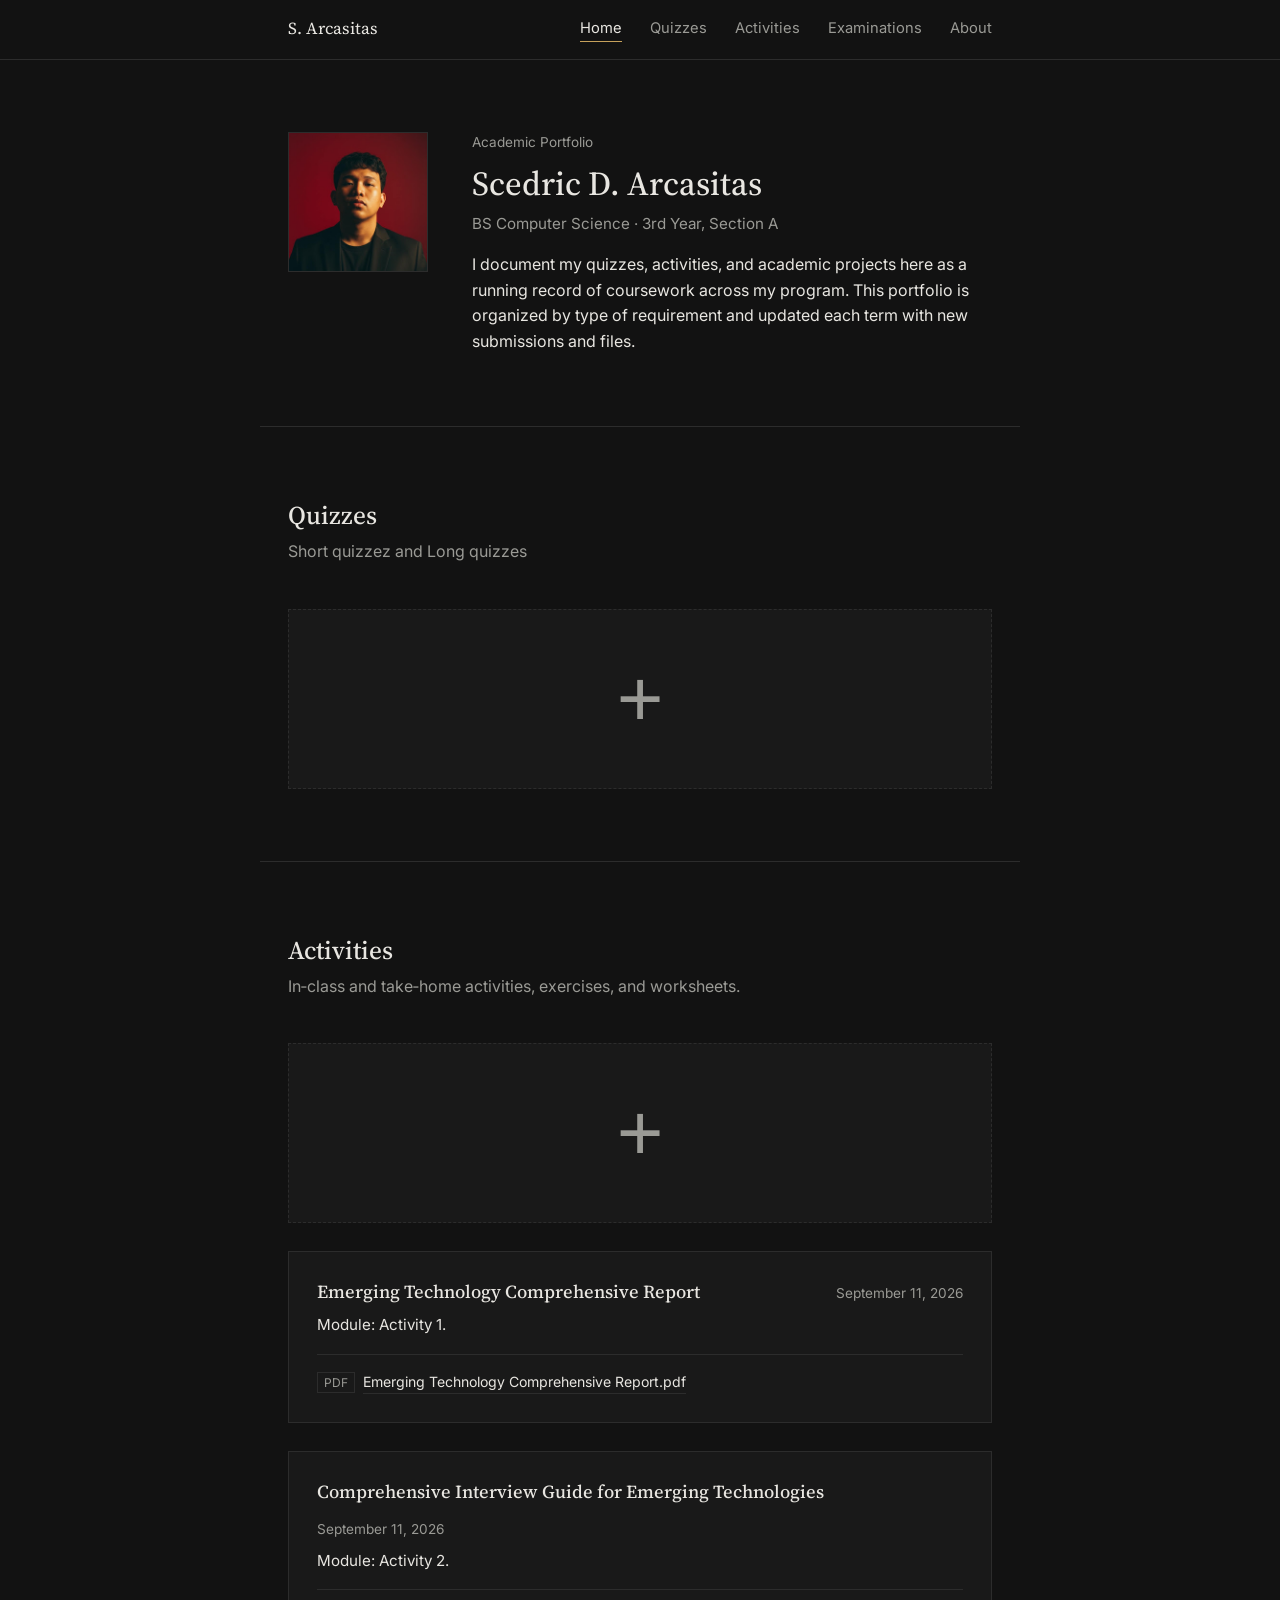
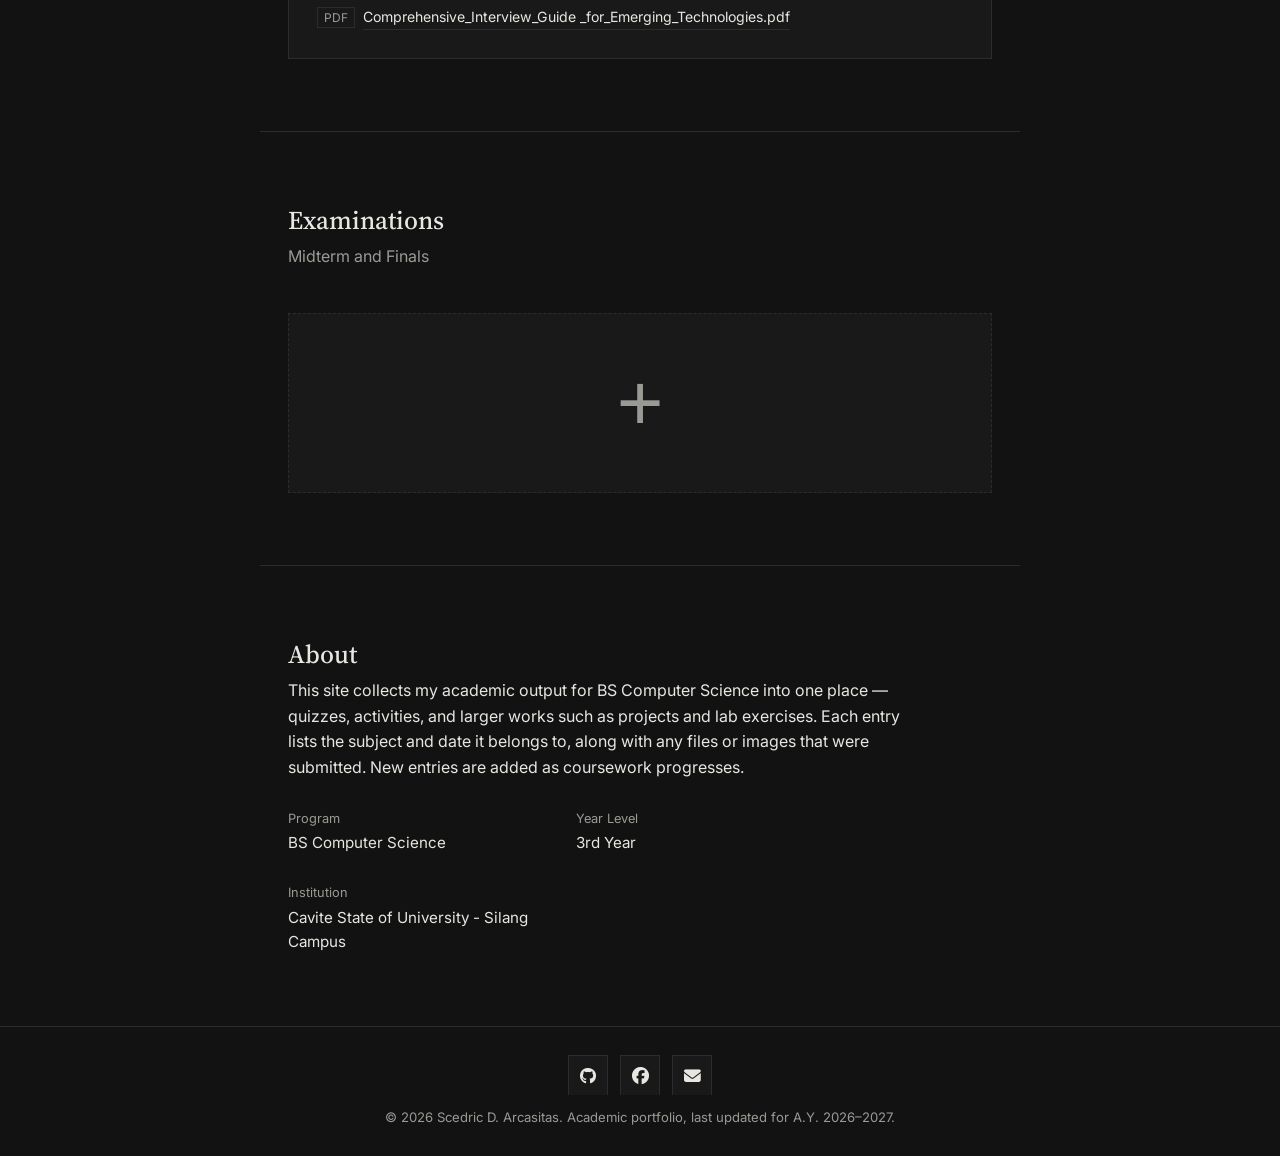
==== index.html @ 7258459e "Add files via upload" ====
<!DOCTYPE html>
<html lang="en">
<head>
<meta charset="UTF-8">
<meta name="viewport" content="width=device-width, initial-scale=1.0">
<title>Scedric D. Arcasitas — Academic Portfolio</title>
<link rel="preconnect" href="https://fonts.googleapis.com">
<link rel="preconnect" href="https://fonts.gstatic.com" crossorigin>
<link href="https://fonts.googleapis.com/css2?family=Source+Serif+4:opsz,wght@8..60,400;8..60,500;8..60,600&family=Inter:wght@400;500;600&display=swap" rel="stylesheet">
<link rel="stylesheet" href="https://cdnjs.cloudflare.com/ajax/libs/font-awesome/6.5.2/css/all.min.css">
<link rel="stylesheet" href="style.css">
</head>
<body>

<!-- ============ NAVIGATION ============ -->
<header class="site-nav">
  <div class="nav-inner">
    <a href="#home" class="nav-brand">S. Arcasitas</a>
    <button class="nav-toggle" id="navToggle" aria-label="Toggle navigation" aria-expanded="false">
      <span></span><span></span><span></span>
    </button>
    <nav class="nav-links" id="navLinks">
      <a href="#home">Home</a>
      <a href="#quizzes">Quizzes</a>
      <a href="#activities">Activities</a>
      <a href="#projects">Examinations</a>
      <a href="#about">About</a>
    </nav>
  </div>
</header>

<main>

  <!-- ============ HEADER / PROFILE ============ -->
  <section id="home" class="profile">
    <div class="profile-inner">
      <img src="profile.jpg" alt="Profile photo" class="profile-photo">
      <div class="profile-text">
        <p class="eyebrow">Academic Portfolio</p>
        <h1>Scedric D. Arcasitas</h1>
        <p class="profile-meta">BS Computer Science · 3rd Year, Section A</p>
        <p class="profile-intro">
          I document my quizzes, activities, and academic projects here as a running
          record of coursework across my program. This portfolio is organized by
          type of requirement and updated each term with new submissions and files.
        </p>
      </div>
    </div>
  </section>

  <hr class="rule">

  <!-- ============ QUIZZES ============ -->
  <section id="quizzes" class="records-section">
    <div class="section-inner">
      <h2>Quizzes</h2>
      <p class="section-desc">Short quizzez and Long quizzes</p>
      <div class="card-grid" id="quizzesGrid"></div>
    </div>
  </section>

  <hr class="rule">

  <!-- ============ ACTIVITIES ============ -->
  <section id="activities" class="records-section">
    <div class="section-inner">
      <h2>Activities</h2>
      <p class="section-desc">In‑class and take‑home activities, exercises, and worksheets.</p>
      <div class="card-grid" id="activitiesGrid"></div>
    </div>
  </section>

  <hr class="rule">

  <!-- ============ OTHER ACADEMIC WORKS ============ -->
  <section id="projects" class="records-section">
    <div class="section-inner">
      <h2>Examinations</h2>
      <p class="section-desc">Midterm and Finals</p>
      <div class="card-grid" id="othersGrid"></div>
    </div>
  </section>

  <hr class="rule">

  <!-- ============ ABOUT ============ -->
  <section id="about" class="about-section">
    <div class="section-inner">
      <h2>About</h2>
      <p>
        This site collects my academic output for BS Computer Science into one place —
        quizzes, activities, and larger works such as projects and lab exercises.
        Each entry lists the subject and date it belongs to, along with any files or
        images that were submitted. New entries are added as coursework progresses.
      </p>
      <dl class="about-details">
        <div>
          <dt>Program</dt>
          <dd>BS Computer Science</dd>
        </div>
        <div>
          <dt>Year Level</dt>
          <dd>3rd Year</dd>
        </div>
        <div>
          <dt>Institution</dt>
          <dd>Cavite State of University - Silang Campus</dd>
        </div>
       
      </dl>
    </div>
  </section>

</main>

<footer class="site-footer">
  <div class="social-icons" aria-label="Social media links">
    <a class="social-link" href="https://github.com/scedricarcasitas0-stack" target="_blank" rel="noreferrer" aria-label="GitHub">
      <i class="fa-brands fa-github"></i>
    </a>
    <a class="social-link" href="https://www.facebook.com/scedric.arcasitas.2024" target="_blank" rel="noreferrer" aria-label="Facebook">
      <i class="fa-brands fa-facebook"></i>
    </a>
    <a class="social-link" href="https://mail.google.com/mail/?view=cm&fs=1&to=scedric.arcasitas@gmail.com" target="_blank" rel="noreferrer" aria-label="Email">
      <i class="fa-solid fa-envelope"></i>
    </a>
  </div>
  <p>&copy; 2026 Scedric D. Arcasitas. Academic portfolio, last updated for A.Y. 2026–2027.</p>
</footer>

<!-- ============ IMAGE LIGHTBOX MODAL ============ -->
<div class="lightbox" id="lightbox" aria-hidden="true">
  <button class="lightbox-close" id="lightboxClose" aria-label="Close image">&times;</button>
  <img src="" alt="" id="lightboxImage">
</div>

<script src="script.js"></script>
</body>
</html>
---- style.css ----
/* =========================================================
   ACADEMIC PORTFOLIO — STYLESHEET
   A dark, quiet, paper-like theme with one warm accent used
   sparingly for links and tags. No gradients, no shadows,
   no decorative motion.
   ========================================================= */

:root {
  /* --- Color tokens --- */
  --color-bg: #121212;
  --color-surface: #191919;
  --color-border: #2c2c2c;
  --color-text: #e8e6e1;
  --color-text-muted: #9a9a95;
  --color-accent: #c6a15b;

  /* --- Type tokens --- */
  --font-serif: 'Source Serif 4', Georgia, serif;
  --font-sans: 'Inter', -apple-system, BlinkMacSystemFont, 'Segoe UI', sans-serif;

  /* --- Layout tokens --- */
  --content-width: 760px;
  --space-1: 0.5rem;
  --space-2: 1rem;
  --space-3: 1.75rem;
  --space-4: 2.75rem;
  --space-5: 4.5rem;
}

/* ---------- Reset ---------- */
* { box-sizing: border-box; margin: 0; padding: 0; }

html { scroll-behavior: smooth; }

body {
  background: var(--color-bg);
  color: var(--color-text);
  font-family: var(--font-sans);
  font-size: 16px;
  line-height: 1.6;
  -webkit-font-smoothing: antialiased;
}

img { max-width: 100%; display: block; }

a {
  color: var(--color-text);
  text-decoration: none;
  border-bottom: 1px solid var(--color-border);
}

a:hover { border-bottom-color: var(--color-accent); }

h1, h2, h3 {
  font-family: var(--font-serif);
  font-weight: 500;
  line-height: 1.25;
}

:focus-visible {
  outline: 1px solid var(--color-accent);
  outline-offset: 3px;
}

/* ---------- Layout helpers ---------- */
.section-inner {
  max-width: var(--content-width);
  margin: 0 auto;
  padding: var(--space-5) var(--space-3);
}

.rule {
  border: none;
  border-top: 1px solid var(--color-border);
  max-width: var(--content-width);
  margin: 0 auto;
}

/* ---------- Navigation ---------- */
.site-nav {
  position: sticky;
  top: 0;
  z-index: 10;
  background: var(--color-bg);
  border-bottom: 1px solid var(--color-border);
}

.nav-inner {
  max-width: var(--content-width);
  margin: 0 auto;
  padding: var(--space-2) var(--space-3);
  display: flex;
  align-items: center;
  justify-content: space-between;
}

.nav-brand {
  font-family: var(--font-serif);
  font-size: 1.05rem;
  border-bottom: none;
}

.nav-links {
  display: flex;
  gap: var(--space-3);
}

.nav-links a {
  font-size: 0.92rem;
  color: var(--color-text-muted);
  border-bottom: 1px solid transparent;
}

.nav-links a:hover,
.nav-links a.active {
  color: var(--color-text);
  border-bottom-color: var(--color-accent);
}

.nav-toggle {
  display: none;
  flex-direction: column;
  gap: 4px;
  background: none;
  border: none;
  cursor: pointer;
  padding: 4px;
}

.nav-toggle span {
  width: 20px;
  height: 1.5px;
  background: var(--color-text);
}

/* ---------- Profile / Header ---------- */
.profile-inner {
  max-width: var(--content-width);
  margin: 0 auto;
  padding: var(--space-5) var(--space-3);
  display: flex;
  gap: var(--space-4);
  align-items: flex-start;
}

.profile-photo {
  width: 140px;
  height: 140px;
  object-fit: cover;
  border: 1px solid var(--color-border);
  flex-shrink: 0;
}

.eyebrow {
  color: var(--color-text-muted);
  font-size: 0.85rem;
  margin-bottom: var(--space-1);
}

.profile-text h1 {
  font-size: 2.1rem;
  margin-bottom: var(--space-1);
}

.profile-meta {
  color: var(--color-text-muted);
  font-size: 0.95rem;
  margin-bottom: var(--space-2);
}

.profile-intro {
  max-width: 56ch;
  color: var(--color-text);
}

/* ---------- Records sections (quizzes / activities / other) ---------- */
.records-section h2,
.about-section h2 {
  font-size: 1.6rem;
  margin-bottom: var(--space-1);
}

.section-desc {
  color: var(--color-text-muted);
  margin-bottom: var(--space-4);
  max-width: 56ch;
}

.card-grid {
  display: grid;
  grid-template-columns: 1fr;
  gap: var(--space-3);
}

.add-entry-box {
  width: 100%;
  min-height: 180px;
  display: flex;
  align-items: center;
  justify-content: center;
  background: var(--color-surface);
  border: 1px dashed var(--color-border);
  color: var(--color-text-muted);
  cursor: pointer;
  transition: border-color 0.2s ease, color 0.2s ease, transform 0.2s ease;
}

.add-entry-box:hover {
  border-color: var(--color-accent);
  color: var(--color-accent);
  transform: translateY(-1px);
}

.add-entry-icon {
  font-size: clamp(3rem, 8vw, 5rem);
  line-height: 1;
  font-weight: 300;
}

/* ---------- Entry card ---------- */
.card {
  border: 1px solid var(--color-border);
  background: var(--color-surface);
  padding: var(--space-3);
}

.card-head {
  display: flex;
  justify-content: space-between;
  align-items: baseline;
  gap: var(--space-2);
  flex-wrap: wrap;
  margin-bottom: var(--space-1);
}

.card-title {
  font-family: var(--font-serif);
  font-size: 1.15rem;
}

.card-date {
  color: var(--color-text-muted);
  font-size: 0.85rem;
  white-space: nowrap;
}

.card-subject {
  display: inline-block;
  color: var(--color-accent);
  border: 1px solid var(--color-border);
  font-size: 0.78rem;
  padding: 1px 8px;
  margin-bottom: var(--space-2);
}

.card-desc {
  color: var(--color-text);
  margin-bottom: var(--space-2);
  font-size: 0.95rem;
}

/* File list within a card */
.file-list {
  list-style: none;
  border-top: 1px solid var(--color-border);
  padding-top: var(--space-2);
  display: flex;
  flex-direction: column;
  gap: var(--space-1);
}

.file-item {
  display: flex;
  align-items: center;
  gap: 8px;
  font-size: 0.88rem;
}

.file-item a {
  border-bottom: 1px solid var(--color-border);
}

.file-type {
  color: var(--color-text-muted);
  font-size: 0.75rem;
  border: 1px solid var(--color-border);
  padding: 0 6px;
  flex-shrink: 0;
}

/* Image thumbnails within a card */
.thumb-row {
  display: flex;
  flex-wrap: wrap;
  gap: 8px;
  margin-top: var(--space-2);
}

.thumb-row button {
  padding: 0;
  border: 1px solid var(--color-border);
  background: none;
  cursor: pointer;
  width: 84px;
  height: 84px;
  overflow: hidden;
}

.thumb-row img {
  width: 100%;
  height: 100%;
  object-fit: cover;
}

/* ---------- About ---------- */
.about-section p {
  max-width: 62ch;
  margin-bottom: var(--space-3);
}

.about-details {
  display: grid;
  grid-template-columns: 1fr 1fr;
  gap: var(--space-3) var(--space-2);
  max-width: 56ch;
}

.about-details dt {
  color: var(--color-text-muted);
  font-size: 0.8rem;
  margin-bottom: 2px;
}

.about-details dd {
  font-size: 0.95rem;
}

/* ---------- Footer ---------- */
.site-footer {
  border-top: 1px solid var(--color-border);
  padding: var(--space-3);
  text-align: center;
  color: var(--color-text-muted);
  font-size: 0.82rem;
  display: flex;
  flex-direction: column;
  align-items: center;
  gap: 0.7rem;
}

.social-icons {
  display: flex;
  justify-content: center;
  align-items: center;
  gap: 0.75rem;
  flex-wrap: wrap;
}

.social-link {
  width: 2.5rem;
  height: 2.5rem;
  display: inline-flex;
  align-items: center;
  justify-content: center;
  border: 1px solid var(--color-border);
  background: var(--color-surface);
  color: var(--color-text);
  transition: border-color 0.2s ease, color 0.2s ease, transform 0.2s ease;
  border-bottom: none;
}

.social-link:hover {
  color: var(--color-accent);
  border-color: var(--color-accent);
  transform: translateY(-1px);
}

.social-link i {
  font-size: 1.05rem;
}

/* ---------- Lightbox ---------- */
.lightbox {
  position: fixed;
  inset: 0;
  background: rgba(0, 0, 0, 0.92);
  display: none;
  align-items: center;
  justify-content: center;
  z-index: 100;
  padding: var(--space-3);
}

.lightbox.open { display: flex; }

.lightbox img {
  max-width: 90vw;
  max-height: 85vh;
  object-fit: contain;
  border: 1px solid var(--color-border);
}

.lightbox-close {
  position: absolute;
  top: var(--space-3);
  right: var(--space-3);
  background: none;
  border: 1px solid var(--color-border);
  color: var(--color-text);
  font-size: 1.4rem;
  line-height: 1;
  width: 36px;
  height: 36px;
  cursor: pointer;
}

/* =========================================================
   RESPONSIVE
   ========================================================= */

/* Tablet */
@media (max-width: 760px) {
  .profile-inner { flex-direction: column; align-items: center; text-align: center; }
  .profile-intro { max-width: 100%; }
  .card-head { flex-direction: column; align-items: flex-start; gap: 2px; }
}

/* Mobile */
@media (max-width: 560px) {
  .nav-toggle { display: flex; }

  .nav-links {
    position: absolute;
    top: 100%;
    left: 0;
    right: 0;
    background: var(--color-bg);
    border-bottom: 1px solid var(--color-border);
    flex-direction: column;
    gap: 0;
    display: none;
  }

  .nav-links.open { display: flex; }

  .nav-links a {
    padding: var(--space-2) var(--space-3);
    border-bottom: 1px solid var(--color-border);
  }

  .section-inner,
  .profile-inner {
    padding-left: var(--space-2);
    padding-right: var(--space-2);
  }

  .profile-text h1 { font-size: 1.7rem; }

  .about-details { grid-template-columns: 1fr; }
}
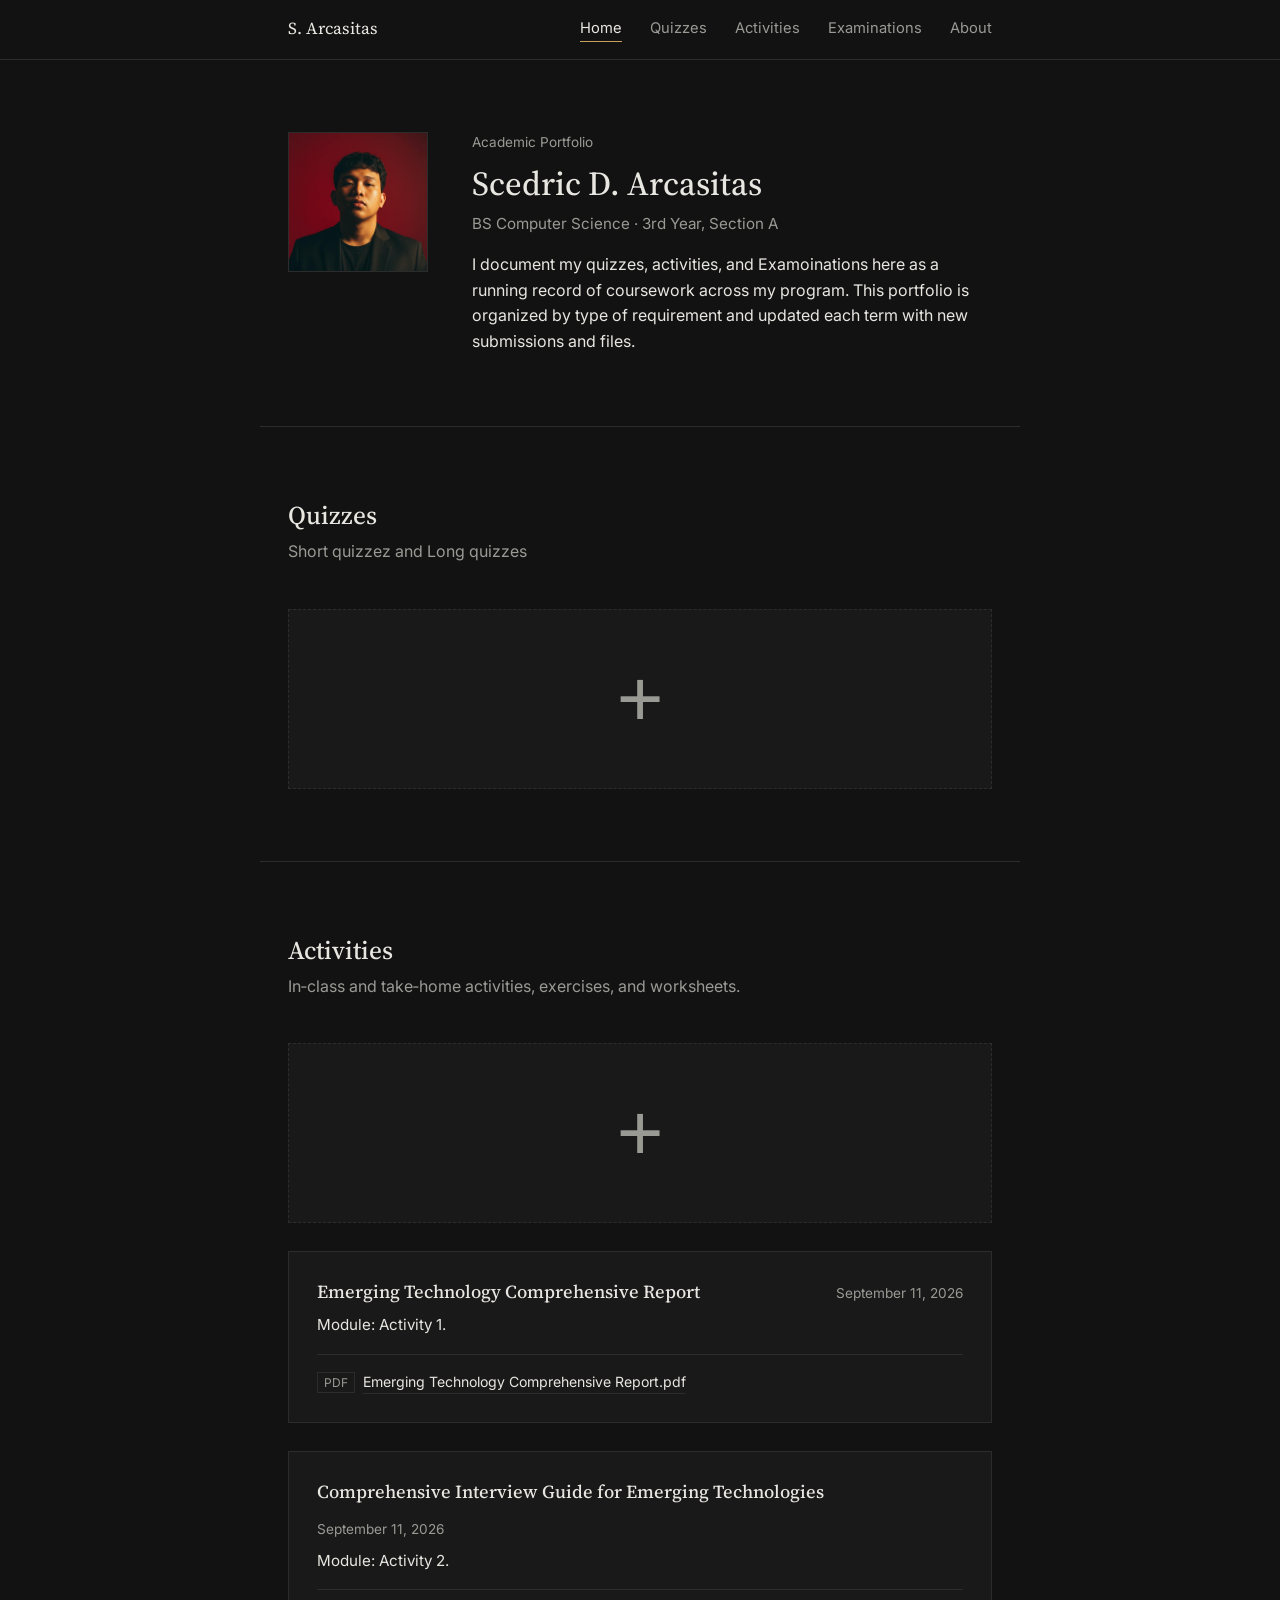
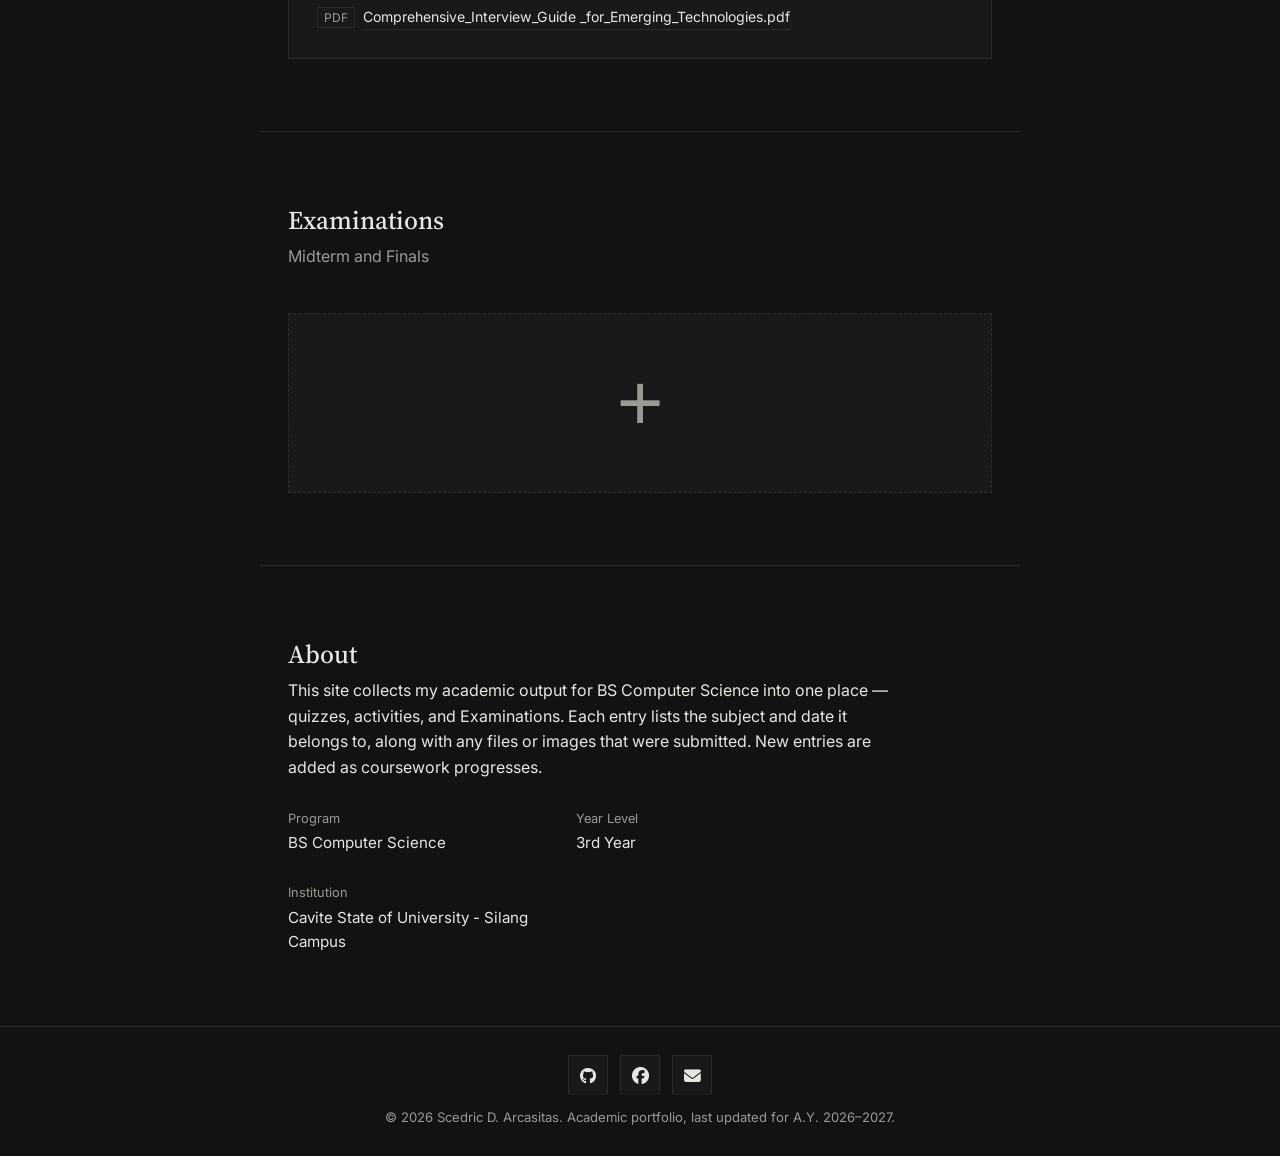
==== commit 0137ff77: "Fix HTML formatting and update content" ====
--- a/index.html
+++ b/index.html
@@ -40,7 +40,7 @@
         <h1>Scedric D. Arcasitas</h1>
         <p class="profile-meta">BS Computer Science · 3rd Year, Section A</p>
         <p class="profile-intro">
-          I document my quizzes, activities, and academic projects here as a running
+          I document my quizzes, activities, and Examoinations here as a running
           record of coursework across my program. This portfolio is organized by
           type of requirement and updated each term with new submissions and files.
         </p>
@@ -89,7 +89,7 @@
       <h2>About</h2>
       <p>
         This site collects my academic output for BS Computer Science into one place —
-        quizzes, activities, and larger works such as projects and lab exercises.
+        quizzes, activities, and Examinations.
         Each entry lists the subject and date it belongs to, along with any files or
         images that were submitted. New entries are added as coursework progresses.
       </p>
@@ -136,4 +136,4 @@
 
 <script src="script.js"></script>
 </body>
-</html>+</html>
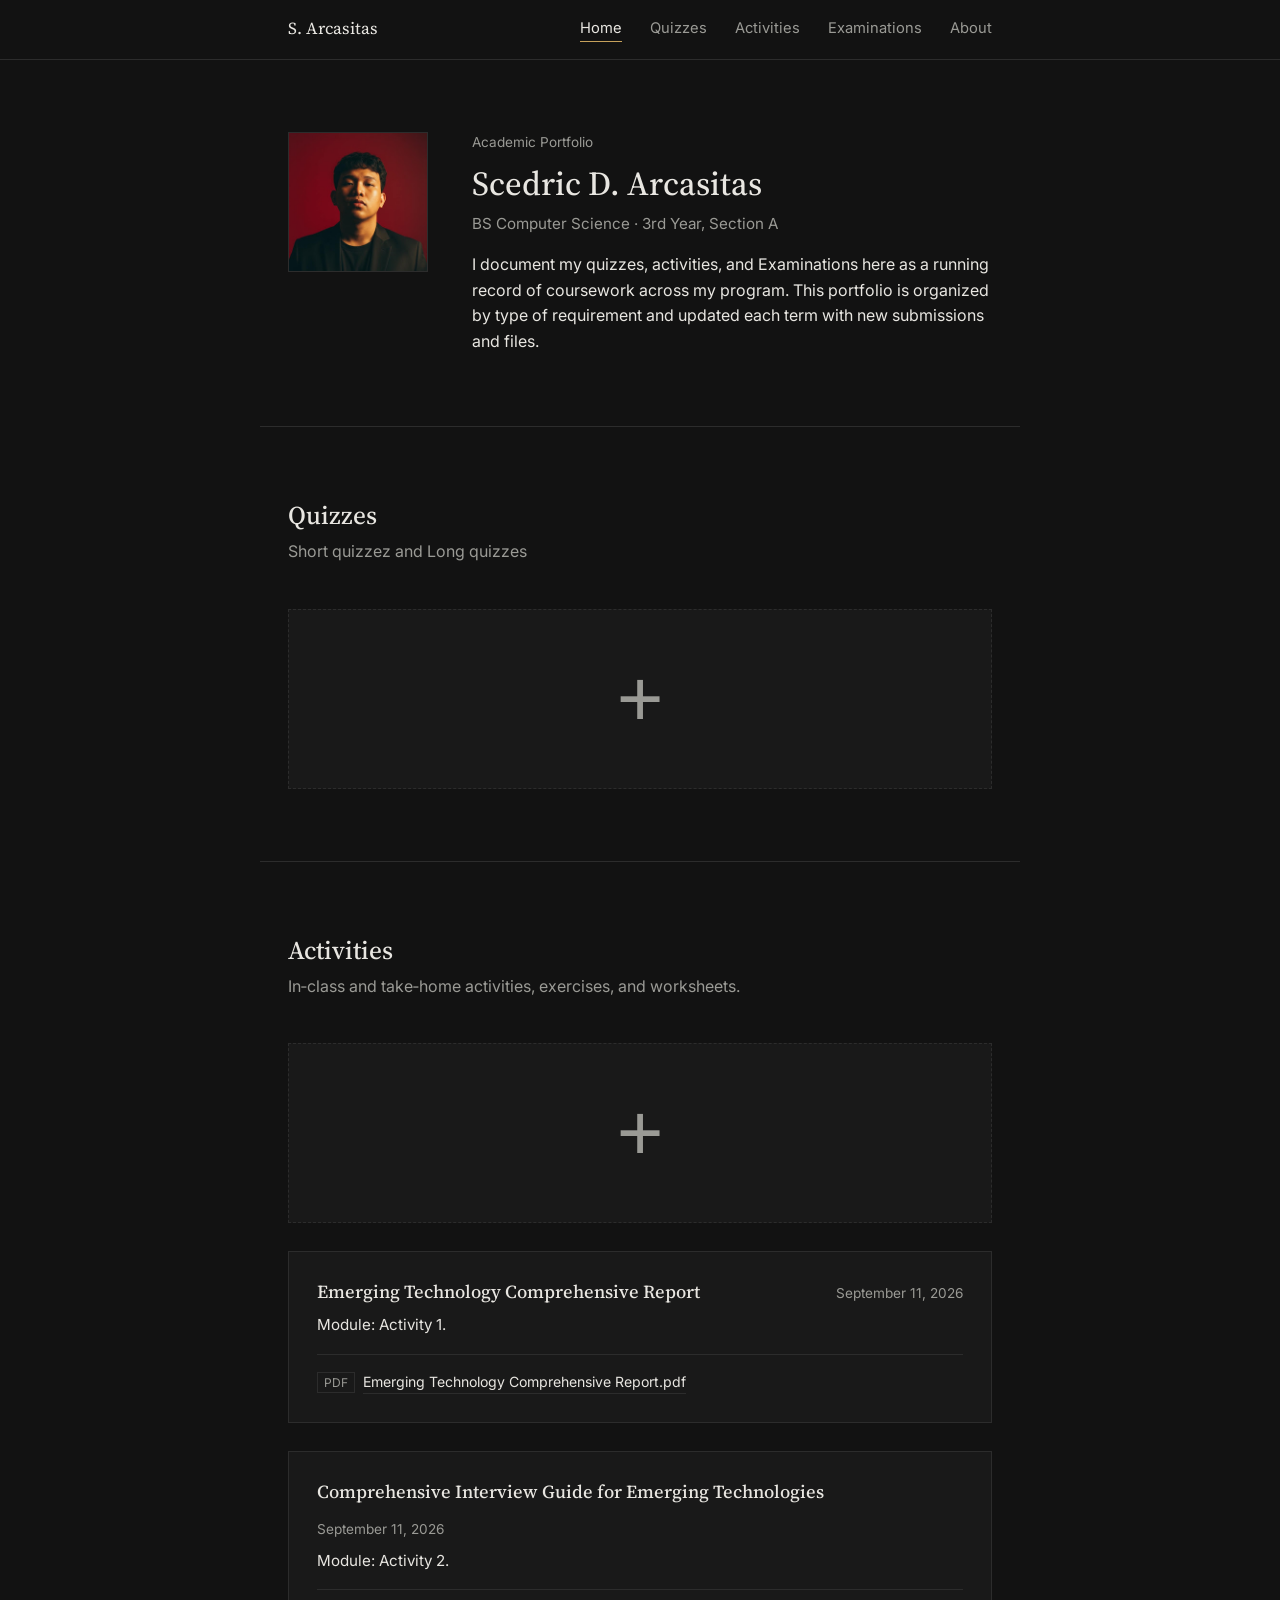
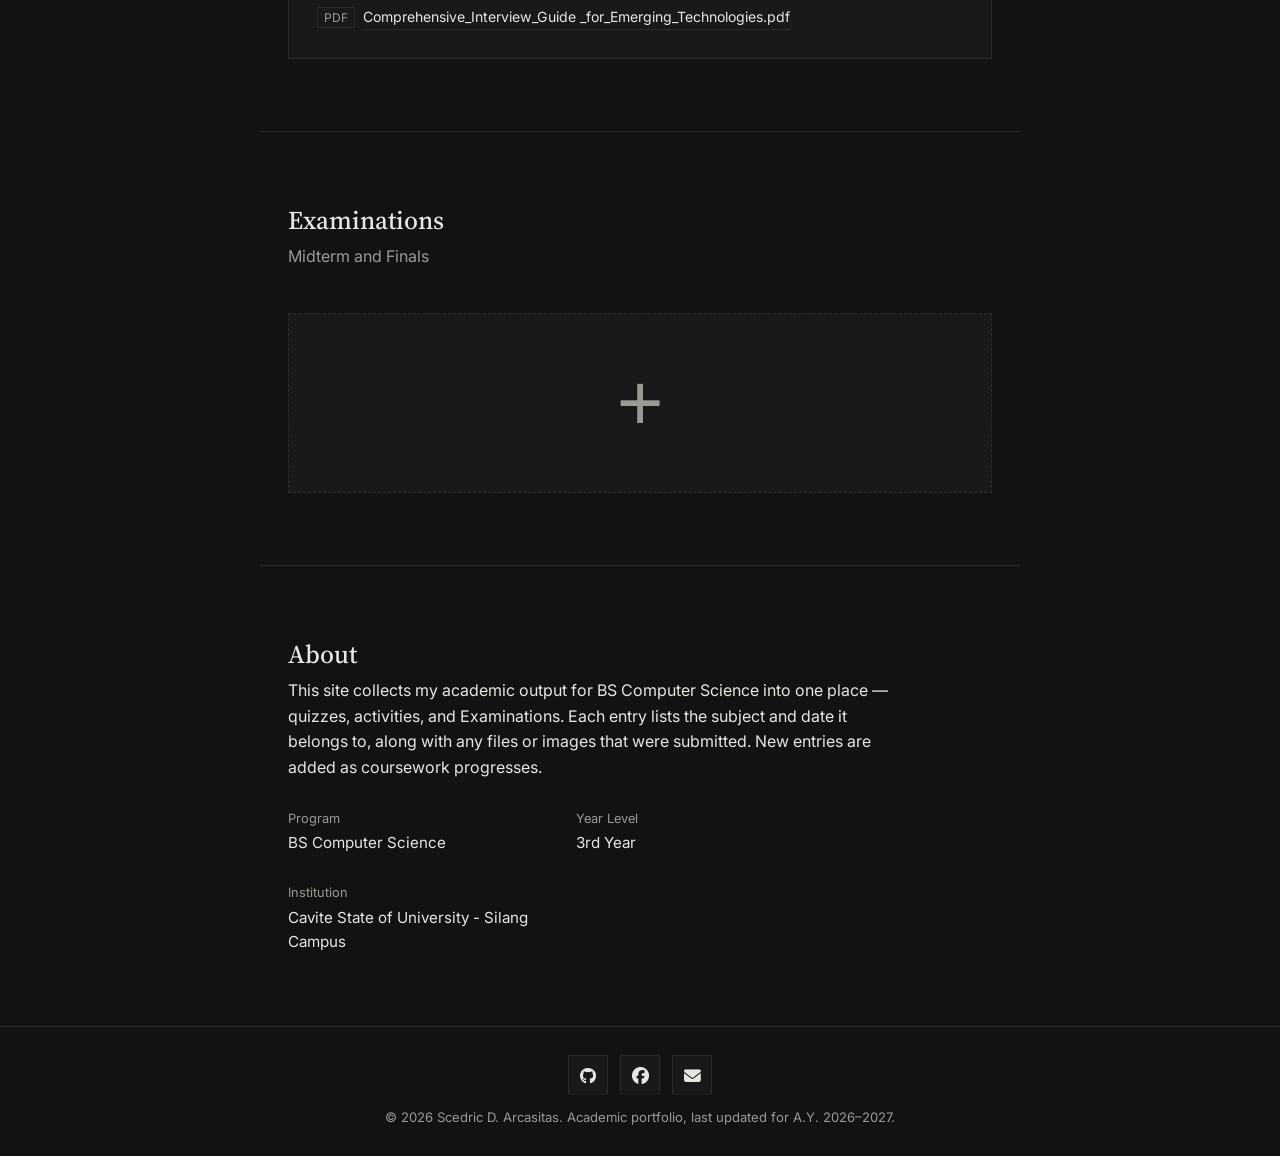
==== commit 65f2a65e: "Fix HTML formatting and update content" ====
--- a/index.html
+++ b/index.html
@@ -40,7 +40,7 @@
         <h1>Scedric D. Arcasitas</h1>
         <p class="profile-meta">BS Computer Science · 3rd Year, Section A</p>
         <p class="profile-intro">
-          I document my quizzes, activities, and Examoinations here as a running
+          I document my quizzes, activities, and Examinations here as a running
           record of coursework across my program. This portfolio is organized by
           type of requirement and updated each term with new submissions and files.
         </p>
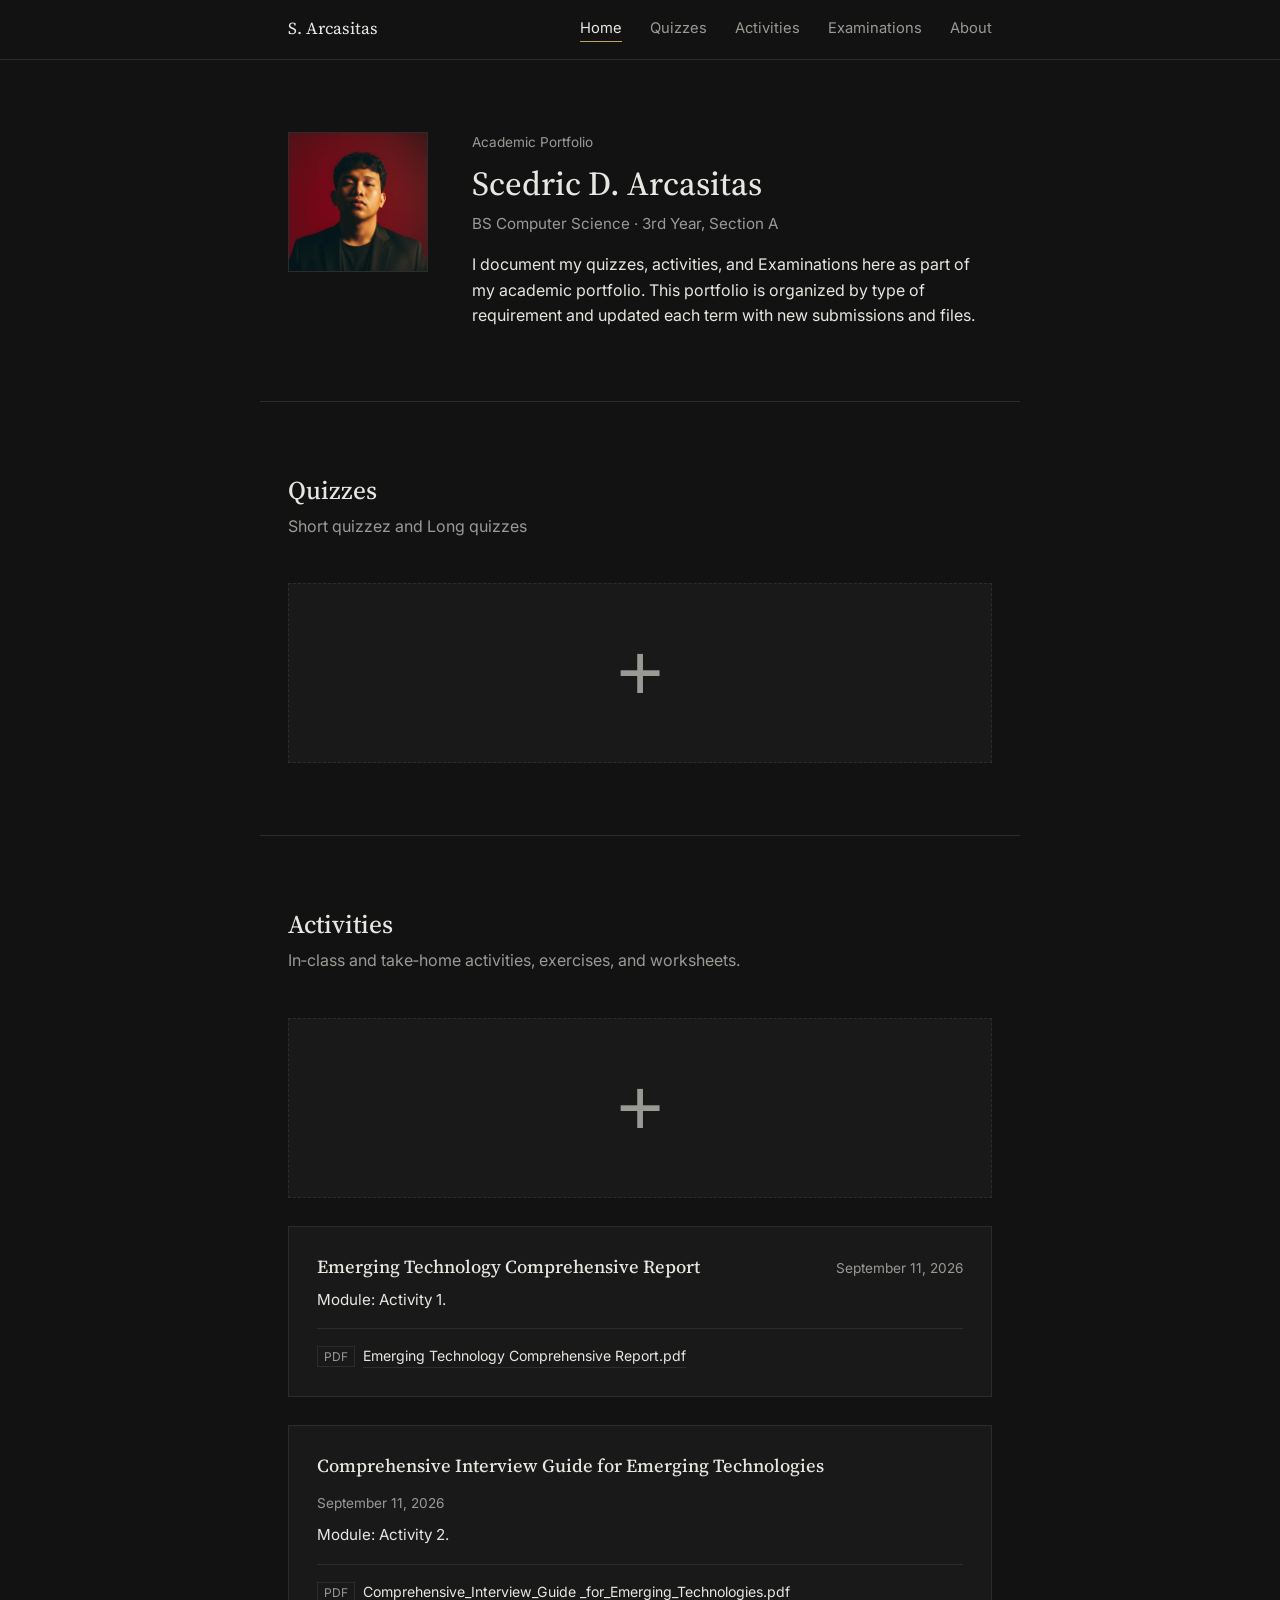
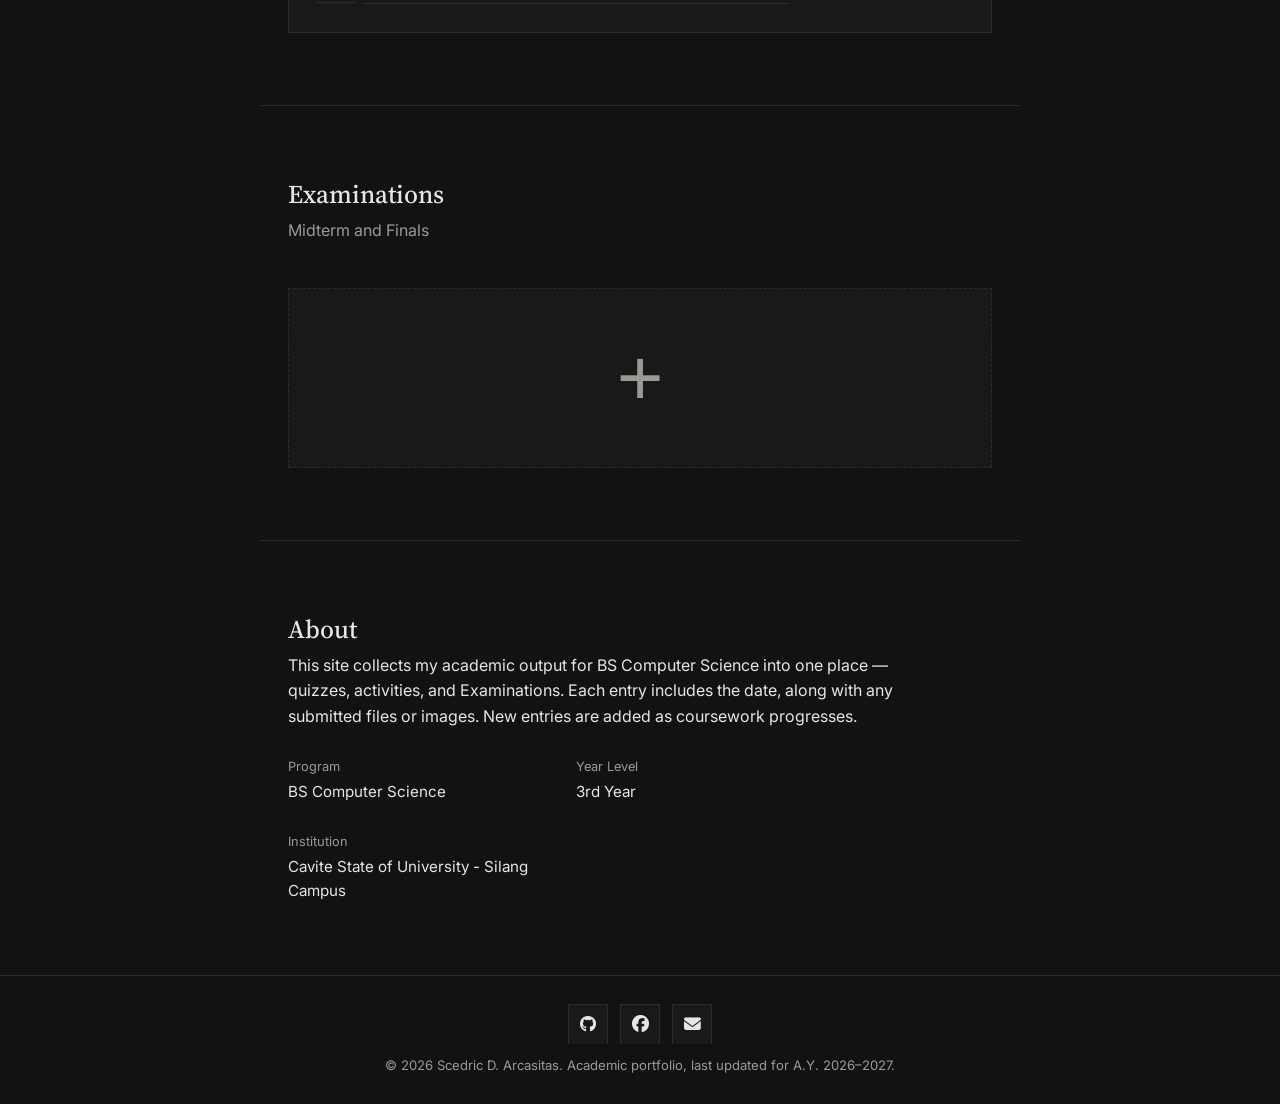
==== commit b824cf0d: "Revise index.html for academic portfolio Updated the academic portfolio HTML structure and content." ====
--- a/index.html
+++ b/index.html
@@ -40,8 +40,8 @@
         <h1>Scedric D. Arcasitas</h1>
         <p class="profile-meta">BS Computer Science · 3rd Year, Section A</p>
         <p class="profile-intro">
-          I document my quizzes, activities, and Examinations here as a running
-          record of coursework across my program. This portfolio is organized by
+          I document my quizzes, activities, and Examinations here as part of my 
+          academic portfolio. This portfolio is organized by
           type of requirement and updated each term with new submissions and files.
         </p>
       </div>
@@ -90,8 +90,8 @@
       <p>
         This site collects my academic output for BS Computer Science into one place —
         quizzes, activities, and Examinations.
-        Each entry lists the subject and date it belongs to, along with any files or
-        images that were submitted. New entries are added as coursework progresses.
+        Each entry includes the date, along with any submitted files or images. 
+        New entries are added as coursework progresses.
       </p>
       <dl class="about-details">
         <div>
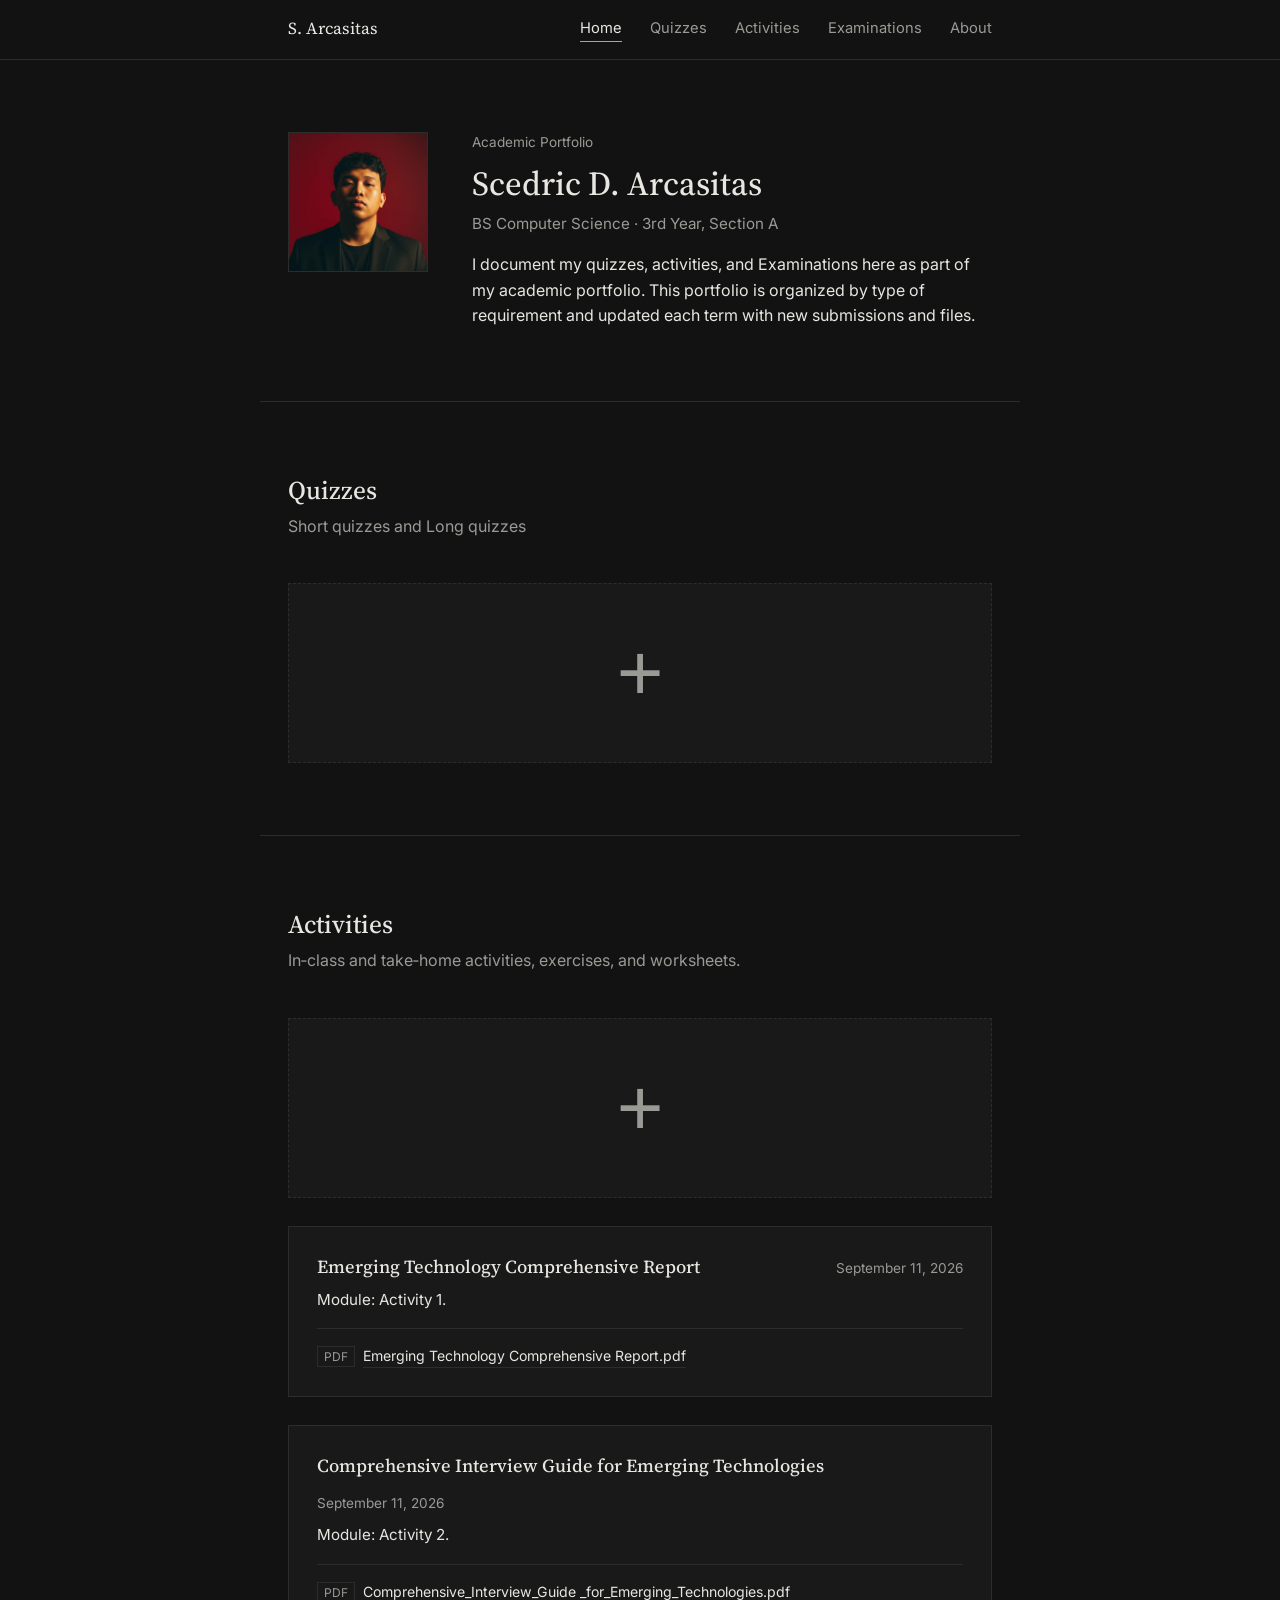
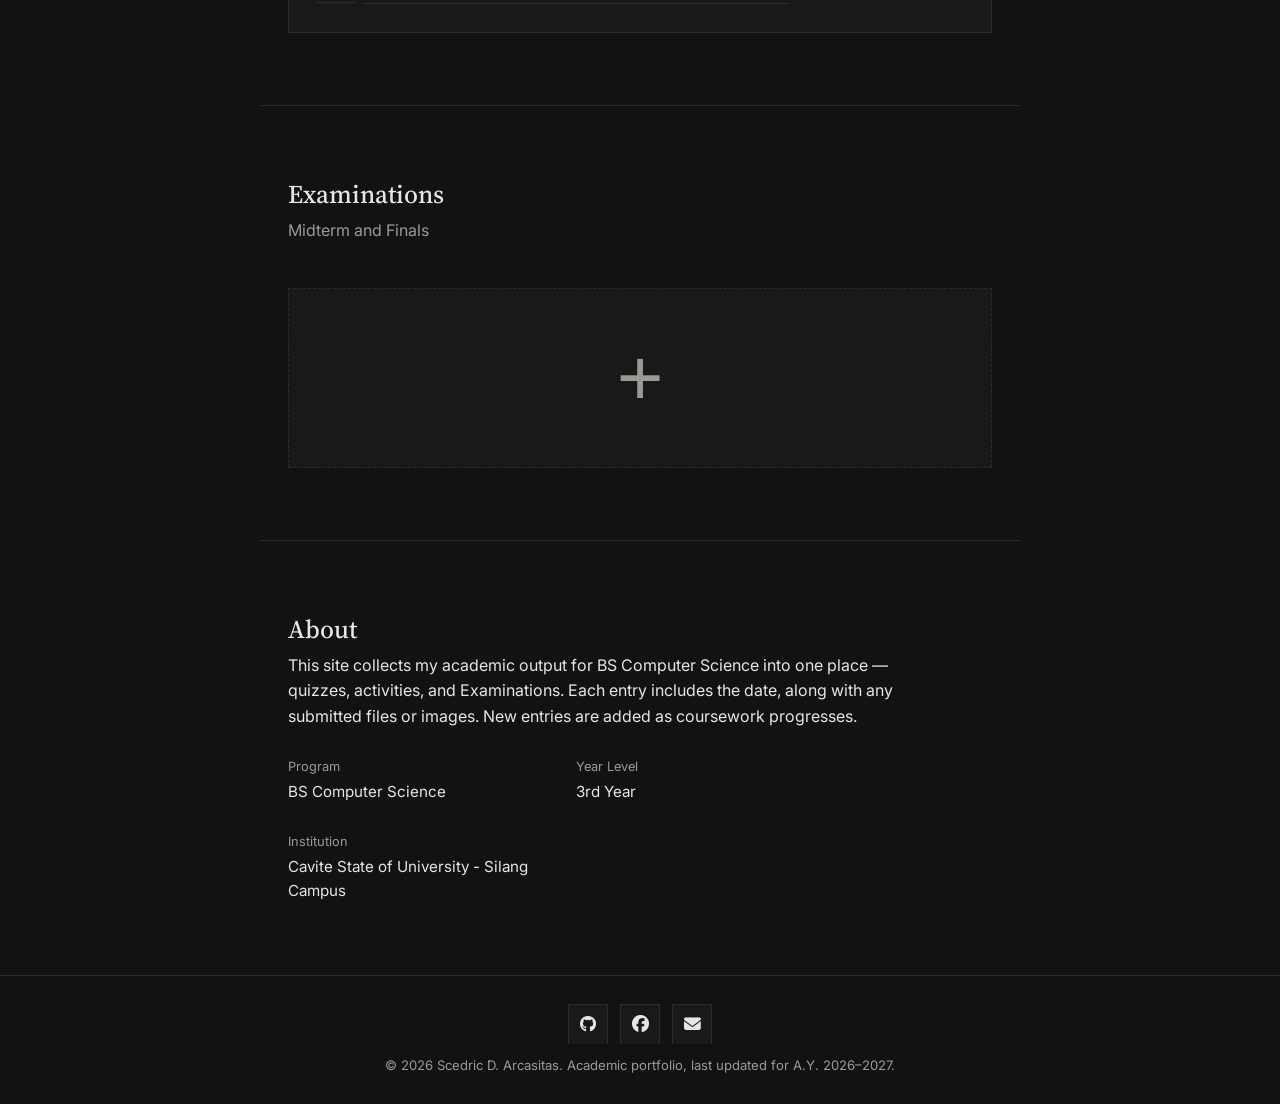
==== commit 5ab21dd4: "Fix HTML formatting and update content" ====
--- a/index.html
+++ b/index.html
@@ -54,7 +54,7 @@
   <section id="quizzes" class="records-section">
     <div class="section-inner">
       <h2>Quizzes</h2>
-      <p class="section-desc">Short quizzez and Long quizzes</p>
+      <p class="section-desc">Short quizzes and Long quizzes</p>
       <div class="card-grid" id="quizzesGrid"></div>
     </div>
   </section>
